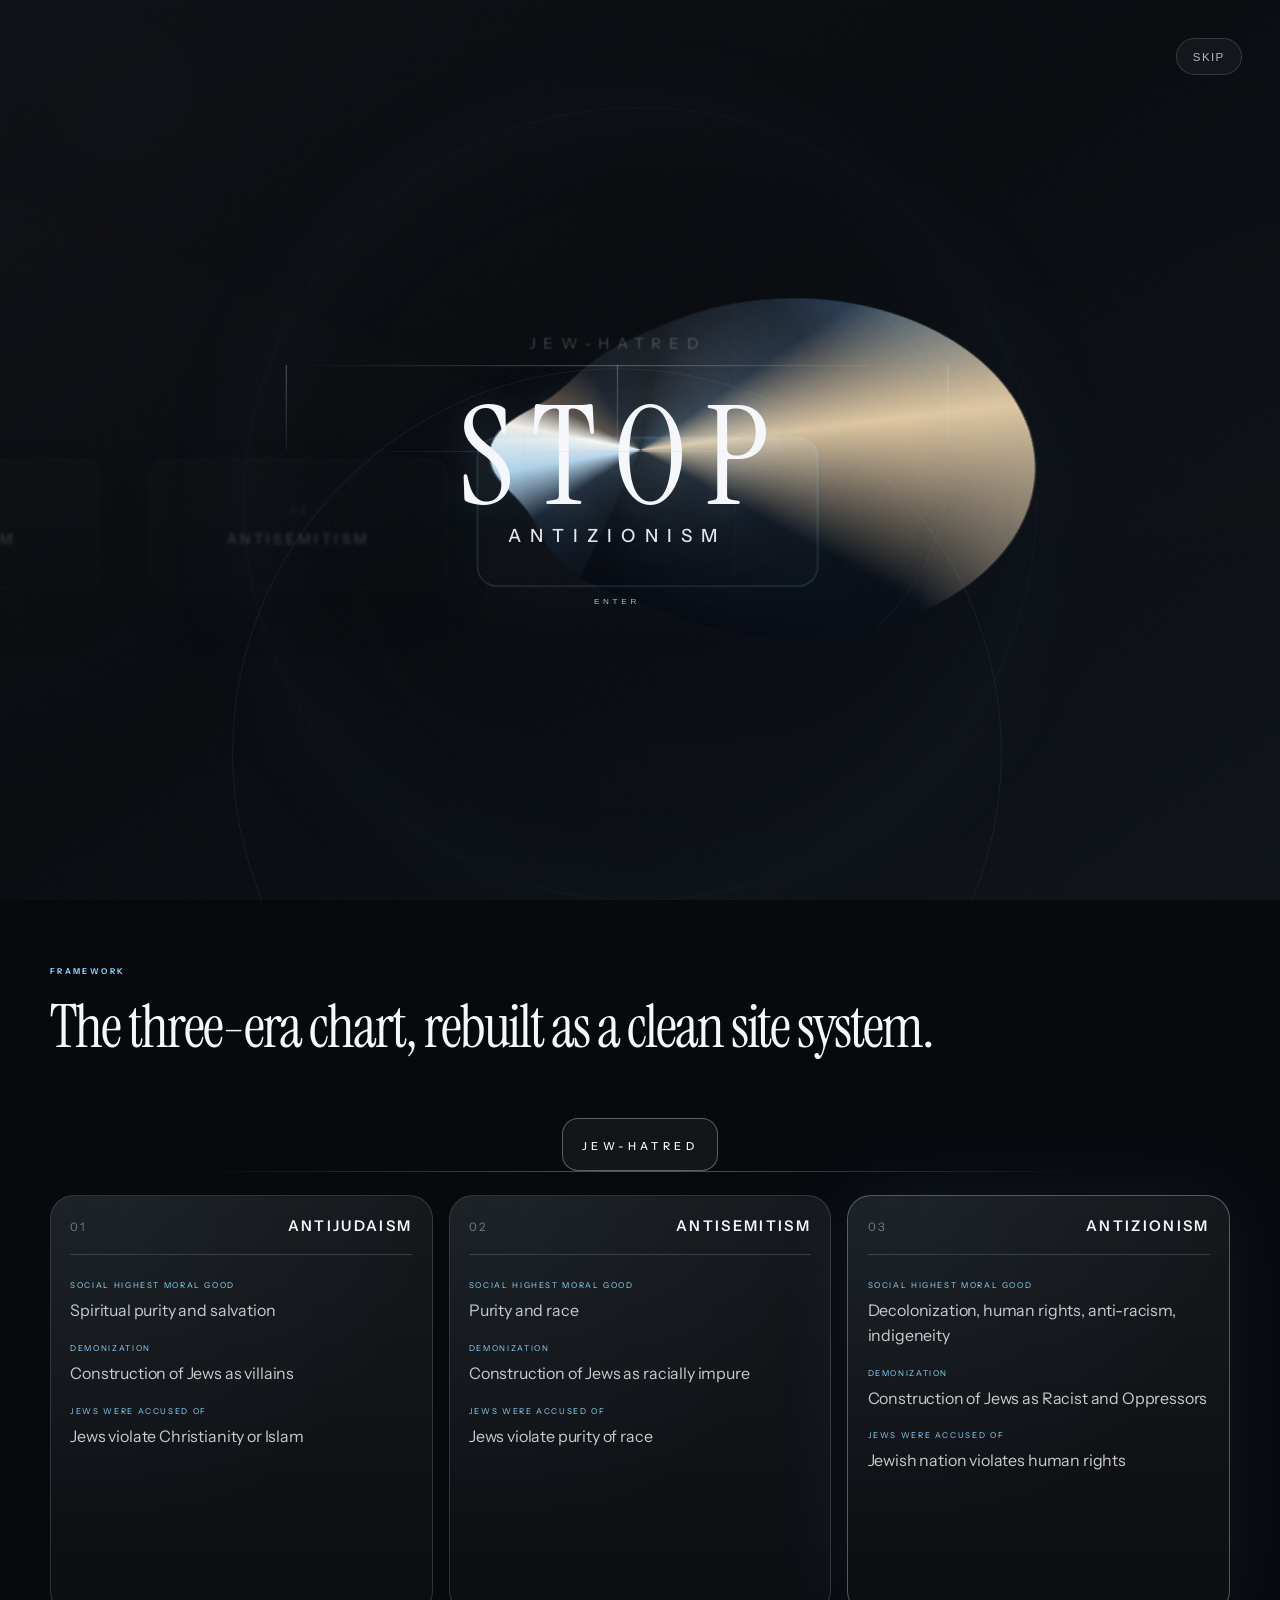
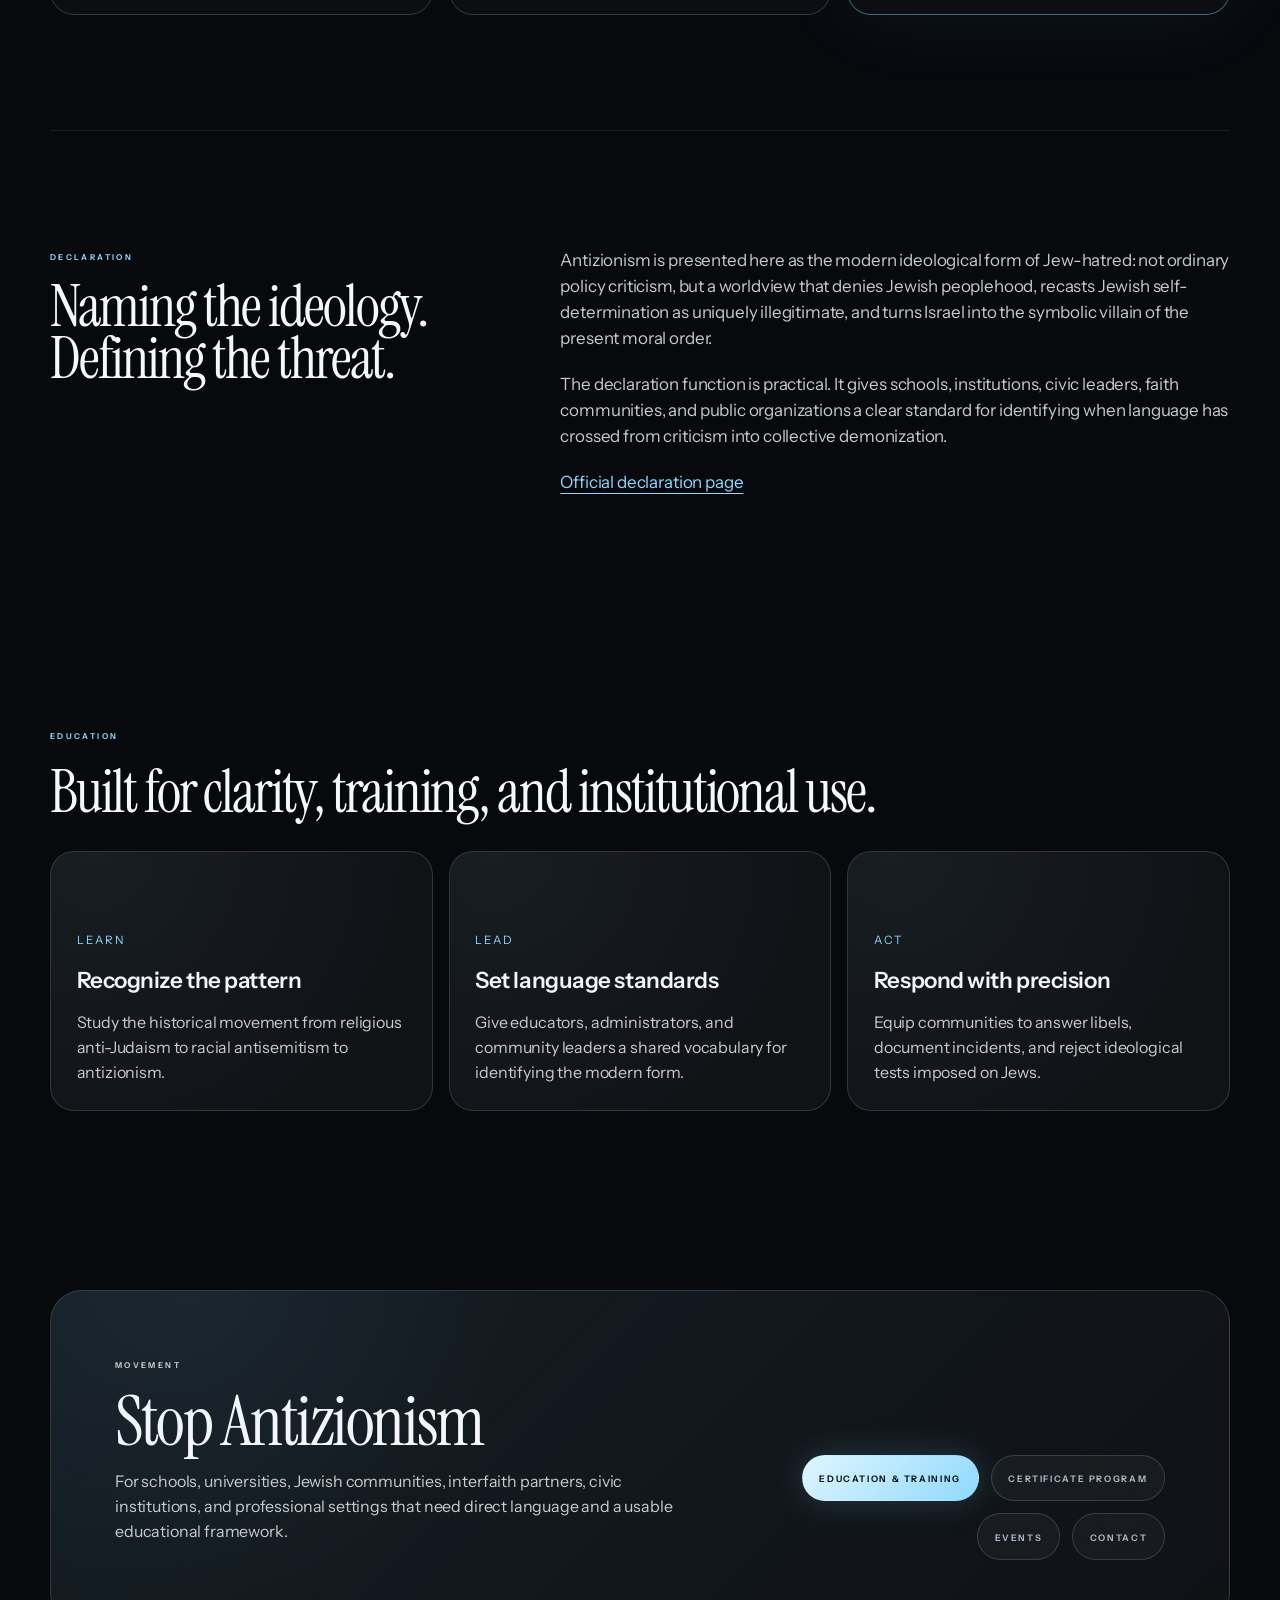
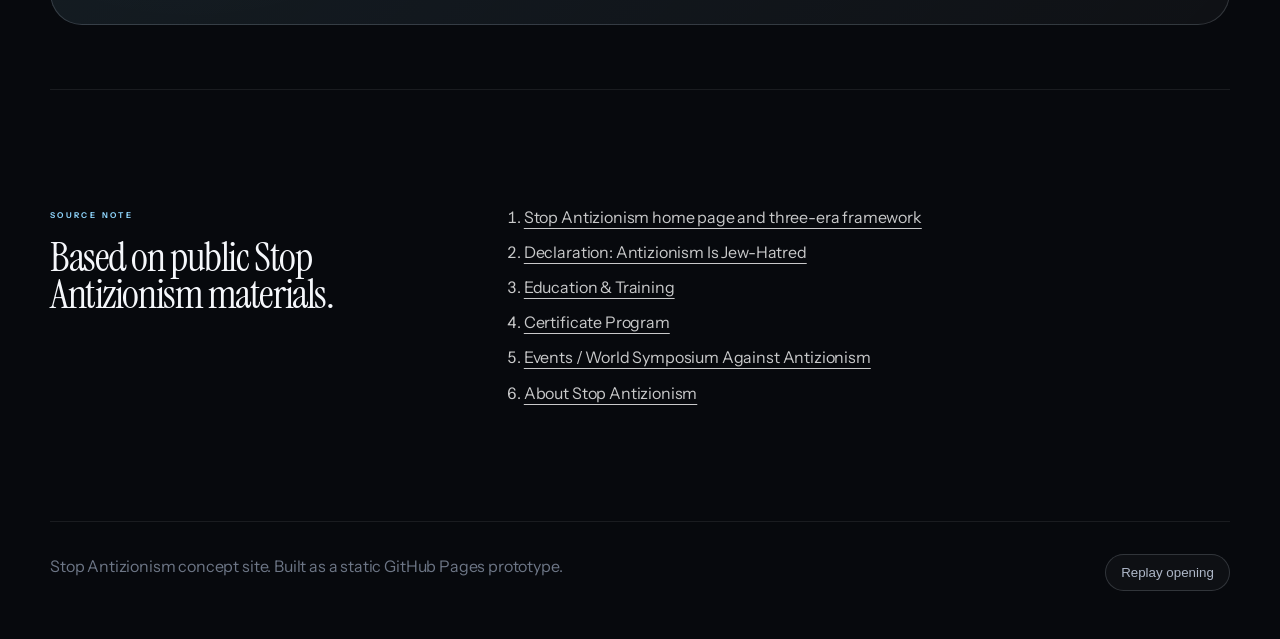
==== index.html @ f59c7a96 "Add files via upload" ====
<!doctype html>
<html lang="en">
<head>
  <meta charset="utf-8" />
  <meta name="viewport" content="width=device-width, initial-scale=1" />
  <title>Stop Antizionism | Three Eras of Jew-Hatred</title>
  <meta name="description" content="A clean, cinematic educational website built around the three-era framework of Jew-hatred: AntiJudaism, Antisemitism, and Antizionism." />
  <meta name="theme-color" content="#07090d" />
  <link rel="preconnect" href="https://fonts.googleapis.com" />
  <link rel="preconnect" href="https://fonts.gstatic.com" crossorigin />
  <link href="https://fonts.googleapis.com/css2?family=Instrument+Sans:ital,wght@0,400;0,500;0,600;0,700;1,400&family=Instrument+Serif:ital@0;1&display=swap" rel="stylesheet" />
  <link rel="stylesheet" href="style.css" />
</head>
<body>
  <a class="skip-link" href="#main">Skip opening</a>

  <div id="intro" class="intro" aria-label="Opening animation: three eras of Jew-hatred">
    <div class="liquid-underlay" aria-hidden="true"></div>
    <svg class="liquid-overlay" aria-hidden="true" viewBox="0 0 1000 1000" preserveAspectRatio="none">
      <defs>
        <linearGradient id="veilSheen" x1="0" y1="0" x2="1" y2="1">
          <stop offset="0%" stop-color="#0b0e13"/>
          <stop offset="45%" stop-color="#06080c"/>
          <stop offset="100%" stop-color="#0d1117"/>
        </linearGradient>
        <linearGradient id="edgeSheen" x1="0" y1="0" x2="1" y2="1">
          <stop offset="0%" stop-color="#0f1217"/>
          <stop offset="38%" stop-color="#0a0d12"/>
          <stop offset="64%" stop-color="#071017"/>
          <stop offset="100%" stop-color="#0d1117"/>
        </linearGradient>
        <filter id="liquidGoo" x="-30%" y="-30%" width="160%" height="160%">
          <feGaussianBlur in="SourceGraphic" stdDeviation="24" result="blur"/>
          <feColorMatrix in="blur" type="matrix" values="1 0 0 0 0  0 1 0 0 0  0 0 1 0 0  0 0 0 28 -10" result="goo"/>
        </filter>
        <mask id="liquidRevealMask" maskUnits="userSpaceOnUse">
          <rect width="1000" height="1000" fill="white"/>
          <g id="liquidBlobGroup" filter="url(#liquidGoo)" fill="black">
            <circle class="liquid-blob" id="blob0" cx="620" cy="520" r="132"/>
            <circle class="liquid-blob" id="blob1" cx="575" cy="505" r="82"/>
            <circle class="liquid-blob" id="blob2" cx="540" cy="540" r="68"/>
            <circle class="liquid-blob" id="blob3" cx="690" cy="560" r="58"/>
            <circle class="liquid-blob" id="blob4" cx="650" cy="450" r="46"/>
            <circle class="liquid-blob" id="blob5" cx="760" cy="515" r="40"/>
            <circle class="liquid-blob" id="blob6" cx="495" cy="470" r="34"/>
          </g>
        </mask>
      </defs>
      <rect width="1000" height="1000" fill="url(#edgeSheen)" mask="url(#liquidRevealMask)" opacity="0.985"/>
      <rect width="1000" height="1000" fill="url(#veilSheen)" mask="url(#liquidRevealMask)" opacity="0.76"/>
    </svg>
    <div class="grain" aria-hidden="true"></div>
    <div class="intro-field" aria-hidden="true"></div>
    <div class="intro-aperture" aria-hidden="true">
      <span class="aperture-ring ring-one"></span>
      <span class="aperture-ring ring-two"></span>
      <span class="aperture-ring ring-three"></span>
      <span class="aperture-axis axis-x"></span>
      <span class="aperture-axis axis-y"></span>
    </div>
    <div class="light-rake" aria-hidden="true"></div>

    <button id="skipIntro" class="skip-intro" type="button">Skip</button>

    <section class="tree-stage" aria-labelledby="intro-root">
      <div class="root-wrap">
        <h1 id="intro-root" class="root-label">JEW-HATRED</h1>
        <div class="root-line" aria-hidden="true"></div>
      </div>

      <div class="branch-system" aria-hidden="true">
        <div class="branch-line branch-line-horizontal"></div>
        <div class="branch-drop branch-drop-left"></div>
        <div class="branch-drop branch-drop-center"></div>
        <div class="branch-drop branch-drop-right"></div>
      </div>

      <div class="era-row" aria-label="Three eras">
        <article class="intro-card card-one" aria-label="AntiJudaism">
          <span class="card-index">01</span>
          <h2>ANTIJUDAISM</h2>
        </article>

        <article class="intro-card card-two" aria-label="Antisemitism">
          <span class="card-index">02</span>
          <h2>ANTISEMITISM</h2>
        </article>

        <article class="intro-card card-three" aria-label="Antizionism">
          <span class="card-index">03</span>
          <h2>ANTIZIONISM</h2>
        </article>
      </div>

      <button id="enterSite" class="final-entry" type="button" aria-label="Enter Stop Antizionism website">
        <span class="stop-word" aria-label="Stop">
          <span>S</span><span>T</span><span>O</span><span>P</span>
        </span>
        <span class="final-antizionism">ANTIZIONISM</span>
        <span class="enter-line">Enter</span>
      </button>
    </section>
  </div>

  <header class="site-header">
    <a class="brand" href="#main" aria-label="Stop Antizionism home">
      <span class="brand-symbol" aria-hidden="true"></span>
      <span>Stop Antizionism</span>
    </a>
    <button id="menuButton" class="menu-button" type="button" aria-expanded="false" aria-controls="siteNav">Menu</button>
    <nav id="siteNav" class="site-nav" aria-label="Site navigation">
      <a href="#framework">Framework</a>
      <a href="#declaration">Declaration</a>
      <a href="#education">Education</a>
      <a href="#action">Action</a>
      <a href="#sources">Sources</a>
    </nav>
  </header>

  <main id="main" tabindex="-1">
    <section class="hero section-shell">
      <div class="hero-copy">
        <p class="eyebrow">Three eras. One pattern.</p>
        <h2>Jew-hatred changes its language. The target remains the same.</h2>
        <p class="lede">This site presents antizionism as the third era of Jew-hatred: a contemporary ideology that recasts Jews, Zionism, and Israel through the moral vocabulary of anti-racism, decolonization, human rights, and indigeneity.</p>
        <div class="hero-actions">
          <a class="button primary" href="#framework">Study the framework</a>
          <a class="button ghost" href="#declaration">Read the declaration</a>
        </div>
      </div>
      <div class="signal-panel" aria-label="Site thesis">
        <span>Current era</span>
        <strong>ANTIZIONISM</strong>
        <p>The old pattern appears in new language: Jews are cast as the violators of the age’s highest moral claims.</p>
      </div>
    </section>

    <section id="framework" class="section-shell">
      <div class="section-heading">
        <p class="eyebrow">Framework</p>
        <h2>The three-era chart, rebuilt as a clean site system.</h2>
      </div>

      <div class="chart-root">JEW-HATRED</div>
      <div class="chart-grid" aria-label="Naya Lekht three-era framework">
        <article class="era-panel">
          <div class="era-topline"><span>01</span><h3>ANTIJUDAISM</h3></div>
          <dl>
            <div>
              <dt>Social highest moral good</dt>
              <dd>Spiritual purity and salvation</dd>
            </div>
            <div>
              <dt>Demonization</dt>
              <dd>Construction of Jews as villains</dd>
            </div>
            <div>
              <dt>Jews were accused of</dt>
              <dd>Jews violate Christianity or Islam</dd>
            </div>
          </dl>
        </article>

        <article class="era-panel">
          <div class="era-topline"><span>02</span><h3>ANTISEMITISM</h3></div>
          <dl>
            <div>
              <dt>Social highest moral good</dt>
              <dd>Purity and race</dd>
            </div>
            <div>
              <dt>Demonization</dt>
              <dd>Construction of Jews as racially impure</dd>
            </div>
            <div>
              <dt>Jews were accused of</dt>
              <dd>Jews violate purity of race</dd>
            </div>
          </dl>
        </article>

        <article class="era-panel featured">
          <div class="era-topline"><span>03</span><h3>ANTIZIONISM</h3></div>
          <dl>
            <div>
              <dt>Social highest moral good</dt>
              <dd>Decolonization, human rights, anti-racism, indigeneity</dd>
            </div>
            <div>
              <dt>Demonization</dt>
              <dd>Construction of Jews as Racist and Oppressors</dd>
            </div>
            <div>
              <dt>Jews were accused of</dt>
              <dd>Jewish nation violates human rights</dd>
            </div>
          </dl>
        </article>
      </div>
    </section>

    <section id="declaration" class="section-shell split-section">
      <div>
        <p class="eyebrow">Declaration</p>
        <h2>Naming the ideology. Defining the threat.</h2>
      </div>
      <div class="copy-stack">
        <p>Antizionism is presented here as the modern ideological form of Jew-hatred: not ordinary policy criticism, but a worldview that denies Jewish peoplehood, recasts Jewish self-determination as uniquely illegitimate, and turns Israel into the symbolic villain of the present moral order.</p>
        <p>The declaration function is practical. It gives schools, institutions, civic leaders, faith communities, and public organizations a clear standard for identifying when language has crossed from criticism into collective demonization.</p>
        <a class="text-link" href="https://www.stopaz.org/declaration">Official declaration page</a>
      </div>
    </section>

    <section id="education" class="section-shell">
      <div class="section-heading compact">
        <p class="eyebrow">Education</p>
        <h2>Built for clarity, training, and institutional use.</h2>
      </div>
      <div class="gallery-grid">
        <article class="gallery-card">
          <span>Learn</span>
          <h3>Recognize the pattern</h3>
          <p>Study the historical movement from religious anti-Judaism to racial antisemitism to antizionism.</p>
        </article>
        <article class="gallery-card">
          <span>Lead</span>
          <h3>Set language standards</h3>
          <p>Give educators, administrators, and community leaders a shared vocabulary for identifying the modern form.</p>
        </article>
        <article class="gallery-card">
          <span>Act</span>
          <h3>Respond with precision</h3>
          <p>Equip communities to answer libels, document incidents, and reject ideological tests imposed on Jews.</p>
        </article>
      </div>
    </section>

    <section id="action" class="section-shell action-panel">
      <div>
        <p class="eyebrow">Movement</p>
        <h2>Stop Antizionism</h2>
        <p>For schools, universities, Jewish communities, interfaith partners, civic institutions, and professional settings that need direct language and a usable educational framework.</p>
      </div>
      <div class="action-links">
        <a class="button primary" href="https://www.stopaz.org/educationtraining">Education & training</a>
        <a class="button ghost" href="https://www.stopaz.org/certificate-program">Certificate program</a>
        <a class="button ghost" href="https://www.stopaz.org/events">Events</a>
        <a class="button ghost" href="mailto:info@stopaz.org">Contact</a>
      </div>
    </section>

    <section id="sources" class="section-shell sources-panel">
      <div>
        <p class="eyebrow">Source note</p>
        <h2>Based on public Stop Antizionism materials.</h2>
      </div>
      <ol>
        <li><a href="https://www.stopaz.org/">Stop Antizionism home page and three-era framework</a></li>
        <li><a href="https://www.stopaz.org/declaration">Declaration: Antizionism Is Jew-Hatred</a></li>
        <li><a href="https://www.stopaz.org/educationtraining">Education & Training</a></li>
        <li><a href="https://www.stopaz.org/certificate-program">Certificate Program</a></li>
        <li><a href="https://www.stopaz.org/events">Events / World Symposium Against Antizionism</a></li>
        <li><a href="https://www.stopaz.org/about">About Stop Antizionism</a></li>
      </ol>
    </section>
  </main>

  <footer class="site-footer">
    <p>Stop Antizionism concept site. Built as a static GitHub Pages prototype.</p>
    <button id="replayIntro" type="button">Replay opening</button>
  </footer>

  <script src="app.js"></script>
</body>
</html>
---- style.css ----
:root {
  color-scheme: dark;
  --bg: #07090d;
  --bg-2: #0d1118;
  --panel: rgba(255,255,255,0.055);
  --panel-strong: rgba(255,255,255,0.09);
  --line: rgba(230,240,255,0.16);
  --line-strong: rgba(221,236,255,0.34);
  --text: #f5f7fb;
  --muted: #aeb7c8;
  --dim: #6d7686;
  --accent: #90d7ff;
  --accent-soft: rgba(144,215,255,0.18);
  --white-soft: rgba(255,255,255,0.78);
  --shadow: 0 28px 90px rgba(0,0,0,0.55);
  --max: 1180px;
  --sans: "Instrument Sans", Inter, ui-sans-serif, system-ui, -apple-system, BlinkMacSystemFont, "Segoe UI", sans-serif;
  --serif: "Instrument Serif", Georgia, "Times New Roman", serif;
  --mx: 50vw;
  --my: 50vh;
}


* { box-sizing: border-box; }
html { scroll-behavior: smooth; }
body {
  margin: 0;
  min-height: 100vh;
  background:
    radial-gradient(circle at 70% -10%, rgba(72,137,173,0.18), transparent 34rem),
    radial-gradient(circle at 10% 0%, rgba(255,255,255,0.045), transparent 22rem),
    var(--bg);
  color: var(--text);
  font-family: var(--sans);
  line-height: 1.55;
  letter-spacing: -0.01em;
}

body::before {
  content: "";
  position: fixed;
  inset: 0;
  pointer-events: none;
  background-image: linear-gradient(rgba(255,255,255,.028) 1px, transparent 1px), linear-gradient(90deg, rgba(255,255,255,.025) 1px, transparent 1px);
  background-size: 72px 72px;
  mask-image: linear-gradient(to bottom, rgba(0,0,0,0.55), transparent 75%);
}

a { color: inherit; }
button, a { -webkit-tap-highlight-color: transparent; }

.skip-link {
  position: fixed;
  left: 1rem;
  top: 1rem;
  z-index: 80;
  transform: translateY(-160%);
  padding: .7rem 1rem;
  border: 1px solid var(--line);
  background: #111722;
  color: var(--text);
  border-radius: 999px;
}
.skip-link:focus { transform: translateY(0); }

.intro {
  position: fixed;
  inset: 0;
  z-index: 60;
  display: grid;
  place-items: center;
  overflow: hidden;
  background:
    radial-gradient(circle at var(--mx) var(--my), rgba(144,215,255,0.11), transparent 16rem),
    radial-gradient(circle at 50% 48%, rgba(144,215,255,0.08), transparent 26rem),
    linear-gradient(135deg, #050608 0%, #0a0d13 48%, #06080c 100%);
  transition: opacity .9s ease, transform .9s ease, visibility .9s ease;
}
.intro.closed {
  opacity: 0;
  transform: scale(1.015);
  visibility: hidden;
  pointer-events: none;
}
.liquid-underlay {
  position: absolute;
  inset: -8%;
  z-index: 0;
  overflow: hidden;
  background:
    radial-gradient(circle at 18% 18%, rgba(250,252,255,0.78), transparent 8%),
    radial-gradient(circle at 68% 28%, rgba(134,199,255,0.34), transparent 14%),
    radial-gradient(circle at 78% 64%, rgba(231,214,193,0.26), transparent 12%),
    conic-gradient(from 205deg at 50% 50%, #0f141a 0deg, #1b2330 32deg, #b2cde0 56deg, #f6f1ea 76deg, #55483e 92deg, #121821 122deg, #0c1016 164deg, #25303d 210deg, #d8c3a4 238deg, #11161e 274deg, #0a0d13 360deg);
  filter: saturate(1.12) contrast(1.08);
  transform: translate3d(0,0,0) scale(1.08);
  animation: underlayOrbit 18s linear infinite alternate;
}
.liquid-underlay::before,
.liquid-underlay::after {
  content: "";
  position: absolute;
  inset: -10%;
}
.liquid-underlay::before {
  background:
    radial-gradient(circle at 20% 70%, rgba(255,255,255,0.26), transparent 18%),
    radial-gradient(circle at 72% 18%, rgba(136,207,255,0.22), transparent 15%),
    radial-gradient(circle at 52% 46%, rgba(255,255,255,0.18), transparent 12%);
  mix-blend-mode: screen;
  filter: blur(34px);
  opacity: .78;
  animation: underlayPulse 11s ease-in-out infinite alternate;
}
.liquid-underlay::after {
  background: repeating-linear-gradient(118deg, rgba(255,255,255,0.14) 0 1px, transparent 1px 13px);
  opacity: .08;
  mix-blend-mode: soft-light;
  transform: translateX(-4%) scale(1.08);
  animation: sheenDrift 14s linear infinite;
}
.underlay-title {
  position: absolute;
  left: 50%;
  top: 56%;
  transform: translate(-50%, -50%);
  font-family: var(--serif);
  font-size: clamp(4rem, 14vw, 12rem);
  letter-spacing: -.04em;
  color: rgba(255,255,255,0.14);
  white-space: nowrap;
  opacity: .52;
  mix-blend-mode: overlay;
  text-shadow: 0 0 48px rgba(255,255,255,0.12);
}
.liquid-overlay {
  position: absolute;
  inset: 0;
  z-index: 1;
  width: 100%;
  height: 100%;
  pointer-events: none;
}
@keyframes underlayOrbit {
  0% { transform: scale(1.08) translate3d(-1.2%, -0.6%, 0) rotate(0.001deg); }
  100% { transform: scale(1.12) translate3d(1.4%, 1.1%, 0) rotate(0.001deg); }
}
@keyframes underlayPulse {
  0% { transform: scale(1) translate3d(-1%, 0, 0); opacity: .65; }
  100% { transform: scale(1.08) translate3d(1%, -1%, 0); opacity: .9; }
}
@keyframes sheenDrift {
  0% { transform: translateX(-4%) scale(1.08); }
  100% { transform: translateX(4%) scale(1.12); }
}

.grain {
  position: absolute;
  z-index: 2;
  inset: -20%;
  opacity: .11;
  background-image: url("data:image/svg+xml,%3Csvg xmlns='http://www.w3.org/2000/svg' width='180' height='180' viewBox='0 0 180 180'%3E%3Cfilter id='n'%3E%3CfeTurbulence type='fractalNoise' baseFrequency='.75' numOctaves='4' stitchTiles='stitch'/%3E%3C/filter%3E%3Crect width='180' height='180' filter='url(%23n)' opacity='.44'/%3E%3C/svg%3E");
  animation: drift 12s steps(8) infinite;
}
.intro-field {
  position: absolute;
  z-index: 2;
  width: 62vmax;
  height: 62vmax;
  border-radius: 999px;
  border: 1px solid rgba(144,215,255,0.05);
  box-shadow: inset 0 0 140px rgba(144,215,255,0.035), 0 0 120px rgba(144,215,255,0.04);
  transform: translateY(6vh);
}
@keyframes drift { 50% { transform: translate3d(2%, -2%, 0); } }

.skip-intro {
  z-index: 4;
  position: absolute;
  right: clamp(1rem, 3vw, 2.5rem);
  top: clamp(1rem, 3vw, 2.5rem);
  z-index: 3;
  border: 1px solid var(--line);
  background: rgba(255,255,255,0.04);
  color: var(--muted);
  padding: .7rem 1rem;
  border-radius: 999px;
  letter-spacing: .12em;
  text-transform: uppercase;
  font-size: .72rem;
  cursor: pointer;
}
.skip-intro:hover { color: var(--text); border-color: var(--line-strong); }

.tree-stage {
  position: relative;
  z-index: 3;
  z-index: 2;
  width: min(1120px, calc(100vw - 34px));
  min-height: min(720px, 90vh);
  display: grid;
  align-content: center;
  justify-items: center;
  perspective: 1200px;
  transition: transform 1.6s cubic-bezier(.18,.8,.18,1);
}
.intro.ready .tree-stage { transform: translateX(-1.8vw) scale(1.01); }

.root-wrap {
  position: relative;
  display: grid;
  justify-items: center;
  margin-bottom: 82px;
}
.root-label {
  margin: 0;
  color: var(--text);
  font-family: var(--sans);
  font-weight: 500;
  font-size: clamp(1.08rem, 1.72vw, 1.62rem);
  letter-spacing: .34em;
  opacity: 0;
  filter: blur(8px);
  transform: translateY(18px);
  animation: rootIn .9s .25s cubic-bezier(.2,.8,.2,1) forwards;
}
.root-line {
  position: absolute;
  top: calc(100% + 22px);
  width: 1px;
  height: 0;
  background: linear-gradient(to bottom, rgba(255,255,255,0.0), var(--line-strong), rgba(144,215,255,0.35));
  animation: lineDown .65s 1.1s ease forwards;
}
@keyframes rootIn { to { opacity: 1; filter: blur(0); transform: translateY(0); } }
@keyframes lineDown { to { height: 60px; } }

.branch-system {
  position: absolute;
  top: calc(50% - 84px);
  left: 50%;
  width: min(820px, 75vw);
  height: 118px;
  transform: translateX(-50%);
  pointer-events: none;
  opacity: 0;
  animation: branchFade .35s 1.65s ease forwards;
}
.branch-line-horizontal {
  position: absolute;
  top: 0;
  left: 10%;
  right: 10%;
  height: 1px;
  transform-origin: 50% 50%;
  transform: scaleX(0);
  background: linear-gradient(to right, transparent, var(--line-strong), transparent);
  animation: branchSpread .75s 1.75s cubic-bezier(.2,.8,.2,1) forwards;
}
.branch-drop {
  position: absolute;
  top: 0;
  width: 1px;
  height: 0;
  background: linear-gradient(to bottom, var(--line-strong), rgba(144,215,255,0.1));
  animation: dropLine .58s 2.05s ease forwards;
}
.branch-drop-left { left: 10%; }
.branch-drop-center { left: 50%; }
.branch-drop-right { right: 10%; }
@keyframes branchFade { to { opacity: 1; } }
@keyframes branchSpread { to { transform: scaleX(1); } }
@keyframes dropLine { to { height: 84px; } }

.era-row {
  width: min(940px, 88vw);
  display: grid;
  grid-template-columns: repeat(3, minmax(0, 1fr));
  gap: clamp(.8rem, 2vw, 1.15rem);
  transition: transform 1.3s cubic-bezier(.18,.8,.18,1), opacity .8s ease;
}
.intro-card {
  min-height: 132px;
  border: 1px solid var(--line);
  border-radius: 18px;
  background: linear-gradient(180deg, rgba(255,255,255,0.065), rgba(255,255,255,0.028));
  box-shadow: inset 0 1px 0 rgba(255,255,255,0.08), 0 24px 70px rgba(0,0,0,.25);
  display: grid;
  align-content: center;
  justify-items: center;
  padding: 1.4rem 1rem;
  opacity: 0;
  filter: blur(12px);
  transform: translateY(28px) scale(.96);
}
.intro-card h2 {
  margin: 0;
  font-family: var(--sans);
  font-size: clamp(.82rem, 1.12vw, 1.05rem);
  letter-spacing: .24em;
  font-weight: 500;
}
.card-index {
  color: var(--dim);
  font-size: .72rem;
  letter-spacing: .18em;
  margin-bottom: .85rem;
}
.card-one { animation: cardIn .8s 2.55s cubic-bezier(.2,.8,.2,1) forwards; }
.card-two { animation: cardIn .8s 3.12s cubic-bezier(.2,.8,.2,1) forwards; }
.card-three { animation: cardIn .8s 3.72s cubic-bezier(.2,.8,.2,1) forwards, cardFocus 1.2s 5.15s cubic-bezier(.18,.8,.18,1) forwards; }
@keyframes cardIn { to { opacity: 1; filter: blur(0); transform: translateY(0) scale(1); } }
@keyframes cardFocus {
  to {
    border-color: rgba(144,215,255,.52);
    background: linear-gradient(180deg, rgba(144,215,255,0.13), rgba(255,255,255,0.045));
    box-shadow: inset 0 1px 0 rgba(255,255,255,0.13), 0 0 74px rgba(144,215,255,0.16), 0 34px 110px rgba(0,0,0,.48);
  }
}
.intro.ready .card-one,
.intro.ready .card-two {
  opacity: .18 !important;
  transform: translateY(14px) scale(.91) !important;
  filter: blur(1.5px) !important;
  transition: all 1.1s ease;
}
.intro.ready .card-three {
  opacity: .42 !important;
  transform: translateY(3px) scale(1.04) !important;
  transition: all 1.1s ease;
}

.intro.ready .card-three h2,
.intro.ready .card-three .card-index {
  opacity: 0;
  transition: opacity .7s ease;
}

.intro.ready .branch-system,
.intro.ready .root-wrap { opacity: .19; transition: opacity 1.1s ease, filter 1.1s ease; filter: blur(.5px); }
.intro.ready .era-row { transform: translateX(-33.5%) scale(1.08); }

.final-entry {
  position: absolute;
  left: 50%;
  top: calc(50% + 54px);
  transform: translate(-50%, -50%) scale(.96);
  width: min(560px, 88vw);
  min-height: 270px;
  display: grid;
  justify-items: center;
  align-content: center;
  gap: .5rem;
  border: 0;
  background: transparent;
  color: var(--text);
  cursor: pointer;
  opacity: 0;
  pointer-events: none;
  transition: opacity .75s ease, transform .85s cubic-bezier(.18,.8,.18,1);
}
.intro.ready .final-entry {
  opacity: 1;
  pointer-events: auto;
  transform: translate(-50%, -50%) scale(1);
}
.stop-word {
  display: flex;
  gap: clamp(.35rem, 1vw, .7rem);
  font-family: var(--serif);
  font-size: clamp(4.2rem, 10.7vw, 9.4rem);
  line-height: .76;
  font-weight: 400;
  letter-spacing: .045em;
  text-shadow: 0 0 34px rgba(144,215,255,.18);
}
.stop-word span {
  display: inline-block;
  opacity: 0;
  filter: blur(12px);
  transform: translateY(28px);
}
.intro.ready .stop-word span:nth-child(1) { animation: letterLock .54s .12s cubic-bezier(.18,.8,.18,1) forwards; }
.intro.ready .stop-word span:nth-child(2) { animation: letterLock .54s .26s cubic-bezier(.18,.8,.18,1) forwards; }
.intro.ready .stop-word span:nth-child(3) { animation: letterLock .54s .40s cubic-bezier(.18,.8,.18,1) forwards; }
.intro.ready .stop-word span:nth-child(4) { animation: letterLock .54s .54s cubic-bezier(.18,.8,.18,1) forwards; }
@keyframes letterLock { to { opacity: 1; filter: blur(0); transform: translateY(0); } }
.final-antizionism {
  font-family: var(--sans);
  font-size: clamp(1rem, 2.05vw, 1.84rem);
  letter-spacing: .34em;
  font-weight: 500;
  color: rgba(245,247,251,.92);
}
.enter-line {
  margin-top: 2.2rem;
  color: var(--muted);
  font-size: .72rem;
  letter-spacing: .32em;
  text-transform: uppercase;
  opacity: 0;
  transform: translateY(12px);
}
.intro.ready .enter-line { animation: rootIn .6s .96s ease forwards; }
.final-entry:hover .enter-line,
.final-entry:focus-visible .enter-line { color: var(--text); }
.final-entry:focus-visible { outline: 1px solid rgba(144,215,255,.55); outline-offset: 12px; border-radius: 28px; }

.site-header {
  position: sticky;
  top: 0;
  z-index: 20;
  display: flex;
  justify-content: space-between;
  align-items: center;
  gap: 1rem;
  padding: 1rem clamp(1rem, 4vw, 2.5rem);
  border-bottom: 1px solid rgba(255,255,255,0.08);
  background: rgba(7,9,13,.74);
  backdrop-filter: blur(18px);
}
.brand {
  display: inline-flex;
  align-items: center;
  gap: .72rem;
  text-decoration: none;
  font-weight: 650;
  letter-spacing: .04em;
  text-transform: uppercase;
  font-size: .82rem;
}
.brand-symbol {
  width: .72rem;
  height: .72rem;
  border-radius: 999px;
  background: var(--accent);
  box-shadow: 0 0 22px rgba(144,215,255,.7);
}
.site-nav { display: flex; align-items: center; gap: clamp(.9rem, 2vw, 1.7rem); }
.site-nav a {
  text-decoration: none;
  color: var(--muted);
  font-size: .78rem;
  letter-spacing: .14em;
  text-transform: uppercase;
}
.site-nav a:hover { color: var(--text); }
.menu-button { display: none; }

.section-shell {
  width: min(var(--max), calc(100vw - 34px));
  margin: 0 auto;
  padding: clamp(5rem, 9vw, 9rem) 0;
}
.hero {
  min-height: 88vh;
  display: grid;
  grid-template-columns: minmax(0, 1.2fr) minmax(280px, .8fr);
  align-items: center;
  gap: clamp(2rem, 6vw, 5rem);
}
.eyebrow {
  margin: 0 0 1rem;
  color: var(--accent);
  text-transform: uppercase;
  letter-spacing: .2em;
  font-size: .74rem;
  font-weight: 650;
}
h2 {
  margin: 0;
  font-family: var(--serif);
  font-size: clamp(2.55rem, 6.3vw, 6.35rem);
  line-height: .9;
  letter-spacing: -.035em;
  font-weight: 400;
}
.lede {
  max-width: 730px;
  color: var(--white-soft);
  font-size: clamp(1.02rem, 1.45vw, 1.25rem);
  margin: 1.6rem 0 0;
}
.hero-actions, .action-links { display: flex; flex-wrap: wrap; gap: .75rem; margin-top: 2rem; }
.button {
  display: inline-flex;
  justify-content: center;
  align-items: center;
  min-height: 46px;
  padding: .78rem 1.05rem;
  border-radius: 999px;
  text-decoration: none;
  border: 1px solid var(--line);
  color: var(--text);
  font-size: .78rem;
  letter-spacing: .13em;
  text-transform: uppercase;
  font-weight: 650;
}
.button.primary {
  color: #061019;
  background: linear-gradient(135deg, #dff5ff, #8fd9ff);
  border-color: transparent;
  box-shadow: 0 0 34px rgba(144,215,255,.18);
}
.button.ghost { background: rgba(255,255,255,.035); color: var(--muted); }
.button:hover { transform: translateY(-1px); }
.signal-panel {
  border: 1px solid var(--line);
  background: linear-gradient(180deg, rgba(255,255,255,.075), rgba(255,255,255,.03));
  border-radius: 28px;
  padding: clamp(1.4rem, 3vw, 2rem);
  min-height: 330px;
  display: grid;
  align-content: end;
  box-shadow: var(--shadow), inset 0 1px 0 rgba(255,255,255,.08);
}
.signal-panel span { color: var(--muted); text-transform: uppercase; letter-spacing: .22em; font-size: .72rem; }
.signal-panel strong { display: block; font-family: var(--serif); font-weight: 400; font-size: clamp(2rem, 3.6vw, 3.3rem); letter-spacing: .02em; margin: .8rem 0; }
.signal-panel p { color: var(--white-soft); margin: 0; }

.section-heading { display: grid; gap: .4rem; max-width: 980px; margin-bottom: clamp(2.4rem, 5vw, 4rem); }
.section-heading h2 { font-size: clamp(2rem, 4.6vw, 4.5rem); max-width: 940px; }
.section-heading.compact { margin-bottom: 2rem; }
.chart-root {
  width: fit-content;
  margin: 0 auto 1.5rem;
  padding: .82rem 1.15rem;
  border: 1px solid var(--line-strong);
  border-radius: 16px;
  letter-spacing: .28em;
  font-weight: 500;
  background: rgba(255,255,255,.05);
}
.chart-grid {
  position: relative;
  display: grid;
  grid-template-columns: repeat(3, minmax(0, 1fr));
  gap: 1rem;
}
.chart-grid::before {
  content: "";
  position: absolute;
  left: 12%;
  right: 12%;
  top: -1.5rem;
  height: 1px;
  background: linear-gradient(to right, transparent, var(--line-strong), transparent);
}
.era-panel {
  position: relative;
  border: 1px solid var(--line);
  border-radius: 24px;
  background: linear-gradient(180deg, rgba(255,255,255,.062), rgba(255,255,255,.025));
  padding: 1.2rem;
  min-height: 420px;
}
.era-panel::before {
  content: "";
  position: absolute;
  top: -1.5rem;
  left: 50%;
  width: 1px;
  height: 1.5rem;
  background: var(--line-strong);
}
.era-panel.featured { border-color: rgba(144,215,255,.4); box-shadow: 0 0 80px rgba(144,215,255,.08); }
.era-topline { display: flex; justify-content: space-between; gap: 1rem; align-items: baseline; border-bottom: 1px solid var(--line); padding-bottom: 1rem; }
.era-topline span { color: var(--dim); letter-spacing: .18em; font-size: .73rem; }
h3 { margin: 0; letter-spacing: .16em; font-size: .92rem; font-weight: 600; }
dl { margin: 1.3rem 0 0; display: grid; gap: 1rem; }
dt { color: var(--accent); text-transform: uppercase; letter-spacing: .15em; font-size: .68rem; margin-bottom: .32rem; }
dd { margin: 0; color: var(--white-soft); font-size: 1rem; }

.split-section {
  display: grid;
  grid-template-columns: minmax(260px, .8fr) minmax(0, 1.2fr);
  gap: clamp(2rem, 5vw, 5rem);
  border-top: 1px solid rgba(255,255,255,.08);
}
.split-section h2 { font-size: clamp(2rem, 4.5vw, 4.3rem); }
.copy-stack { display: grid; gap: 1.2rem; color: var(--white-soft); font-size: 1.06rem; }
.copy-stack p { margin: 0; }
.text-link { color: var(--accent); text-underline-offset: 5px; }
.gallery-grid {
  display: grid;
  grid-template-columns: repeat(3, minmax(0, 1fr));
  gap: 1rem;
}
.gallery-card {
  border: 1px solid var(--line);
  background: rgba(255,255,255,.04);
  border-radius: 24px;
  padding: clamp(1.2rem, 2vw, 1.6rem);
  min-height: 260px;
  display: grid;
  align-content: end;
}
.gallery-card span { color: var(--accent); letter-spacing: .18em; text-transform: uppercase; font-size: .72rem; }
.gallery-card h3 { margin: .8rem 0; letter-spacing: -.02em; font-size: 1.4rem; }
.gallery-card p { margin: 0; color: var(--white-soft); }
.action-panel {
  display: grid;
  grid-template-columns: minmax(0, 1fr) auto;
  align-items: end;
  gap: 2rem;
  border: 1px solid var(--line);
  border-radius: 32px;
  padding: clamp(2rem, 5vw, 4rem);
  margin-top: 4rem;
  margin-bottom: 4rem;
  background: linear-gradient(135deg, rgba(144,215,255,.10), rgba(255,255,255,.035));
}
.action-panel h2 { font-size: clamp(2.4rem, 5.5vw, 5.8rem); }
.action-panel p { color: var(--white-soft); max-width: 720px; }
.action-links { max-width: 440px; justify-content: flex-end; }
.sources-panel {
  border-top: 1px solid rgba(255,255,255,.08);
  display: grid;
  grid-template-columns: minmax(240px, .7fr) minmax(0, 1.3fr);
  gap: 2rem;
}
.sources-panel h2 { font-size: clamp(1.8rem, 3.2vw, 3rem); }
.sources-panel ol { margin: 0; color: var(--white-soft); display: grid; gap: .65rem; }
.sources-panel a { color: var(--white-soft); text-underline-offset: 5px; }

.site-footer {
  width: min(var(--max), calc(100vw - 34px));
  margin: 0 auto;
  padding: 2rem 0 3rem;
  display: flex;
  justify-content: space-between;
  gap: 1rem;
  color: var(--dim);
  border-top: 1px solid rgba(255,255,255,.08);
}
.site-footer p { margin: 0; }
.site-footer button {
  border: 1px solid var(--line);
  background: rgba(255,255,255,.03);
  color: var(--muted);
  border-radius: 999px;
  padding: .65rem .95rem;
  cursor: pointer;
}


/* Award-level homepage atmosphere: restrained, geometric, and non-gimmicky. */
.intro::before {
  content: "";
  position: absolute;
  inset: 0;
  pointer-events: none;
  background:
    linear-gradient(rgba(144,215,255,.032) 1px, transparent 1px),
    linear-gradient(90deg, rgba(144,215,255,.028) 1px, transparent 1px);
  background-size: 96px 96px;
  mask-image: radial-gradient(circle at 50% 52%, rgba(0,0,0,.62), transparent 68%);
  opacity: .72;
}
.intro::after {
  content: "";
  position: absolute;
  inset: -18%;
  pointer-events: none;
  background: conic-gradient(from 210deg at 50% 50%, transparent 0deg, rgba(144,215,255,.08) 28deg, transparent 62deg, transparent 170deg, rgba(255,255,255,.045) 214deg, transparent 250deg, transparent 360deg);
  filter: blur(18px);
  opacity: .56;
  animation: apertureSweep 18s linear infinite;
}
@keyframes apertureSweep { to { transform: rotate(360deg); } }
.intro-aperture {
  position: absolute;
  left: 50%;
  top: 52%;
  width: min(72vw, 860px);
  aspect-ratio: 1;
  transform: translate(-50%, -50%);
  pointer-events: none;
  opacity: .54;
  transition: opacity 1.1s ease, transform 1.4s cubic-bezier(.18,.8,.18,1);
}
.intro.ready .intro-aperture {
  opacity: .78;
  transform: translate(-39%, -50%) scale(1.08);
}
.aperture-ring {
  position: absolute;
  inset: 0;
  border-radius: 999px;
  border: 1px solid rgba(144,215,255,.115);
  box-shadow: inset 0 0 60px rgba(144,215,255,.025);
}
.ring-two { inset: 13%; border-color: rgba(255,255,255,.07); }
.ring-three { inset: 27%; border-color: rgba(144,215,255,.085); }
.aperture-axis {
  position: absolute;
  background: linear-gradient(to right, transparent, rgba(144,215,255,.16), transparent);
  opacity: .4;
}
.axis-x { left: 6%; right: 6%; top: 50%; height: 1px; }
.axis-y { top: 6%; bottom: 6%; left: 50%; width: 1px; background: linear-gradient(to bottom, transparent, rgba(144,215,255,.16), transparent); }
.light-rake {
  position: absolute;
  inset: -20%;
  pointer-events: none;
  opacity: 0;
  background: linear-gradient(112deg, transparent 35%, rgba(255,255,255,.11) 49%, rgba(144,215,255,.13) 50%, transparent 64%);
  transform: translateX(-26%) rotate(0.01deg);
  animation: rakePass 5.6s 4.95s cubic-bezier(.18,.8,.18,1) forwards;
}
@keyframes rakePass {
  0% { opacity: 0; transform: translateX(-34%); }
  18% { opacity: .38; }
  62% { opacity: .20; }
  100% { opacity: 0; transform: translateX(34%); }
}
.final-entry::before {
  content: "";
  position: absolute;
  width: min(76vw, 760px);
  height: min(76vw, 760px);
  border-radius: 999px;
  border: 1px solid rgba(144,215,255,.10);
  transform: scale(.88);
  opacity: 0;
  pointer-events: none;
}
.intro.ready .final-entry::before {
  animation: titleHalo 1.25s .55s cubic-bezier(.18,.8,.18,1) forwards;
}
@keyframes titleHalo {
  to { opacity: .78; transform: scale(1); }
}
.stop-word::after {
  content: "";
  position: absolute;
  left: 50%;
  top: 45%;
  width: min(58vw, 520px);
  height: 1px;
  transform: translateX(-50%) scaleX(0);
  transform-origin: center;
  background: linear-gradient(to right, transparent, rgba(144,215,255,.44), transparent);
}
.intro.ready .stop-word::after { animation: titleScan .9s .74s cubic-bezier(.18,.8,.18,1) forwards; }
@keyframes titleScan { to { transform: translateX(-50%) scaleX(1); opacity: .7; } }
.stop-word { position: relative; }
.brand, .site-nav a, .button, .eyebrow, dt, .chart-root, .enter-line, .root-label, .final-antizionism { font-variant-caps: all-small-caps; }
.gallery-card, .era-panel, .signal-panel, .action-panel {
  position: relative;
  overflow: hidden;
}
.gallery-card::after, .era-panel::after, .signal-panel::after, .action-panel::after {
  content: "";
  position: absolute;
  inset: 0;
  pointer-events: none;
  background: radial-gradient(circle at 12% 0%, rgba(144,215,255,.10), transparent 21rem);
  opacity: .56;
}

@media (max-width: 860px) {
  .era-row, .chart-grid, .gallery-grid, .hero, .split-section, .action-panel, .sources-panel { grid-template-columns: 1fr; }
  .branch-system { display: none; }
  .root-wrap { margin-bottom: 1.2rem; }
  .intro-card { min-height: 92px; }
  .tree-stage { min-height: 84vh; }
  .final-entry { top: 55%; transform: translate(-50%, -50%) scale(.96); }
  .intro.ready .final-entry { transform: translate(-50%, -50%) scale(1); }
  .intro.ready .card-one, .intro.ready .card-two { display: none; }
  .site-nav {
    position: fixed;
    right: 1rem;
    top: 4.5rem;
    flex-direction: column;
    align-items: flex-start;
    background: rgba(7,9,13,.94);
    border: 1px solid var(--line);
    border-radius: 20px;
    padding: 1rem;
    opacity: 0;
    transform: translateY(-10px);
    pointer-events: none;
  }
  .site-nav.open { opacity: 1; transform: translateY(0); pointer-events: auto; }
  .menu-button {
    display: inline-flex;
    border: 1px solid var(--line);
    background: rgba(255,255,255,.04);
    color: var(--text);
    border-radius: 999px;
    padding: .6rem .9rem;
  }
  h2 { letter-spacing: -.05em; }
  .action-links { justify-content: flex-start; }
  .site-footer { flex-direction: column; }
}

@media (prefers-reduced-motion: reduce) {
  *, *::before, *::after { animation-duration: .01ms !important; animation-iteration-count: 1 !important; scroll-behavior: auto !important; transition-duration: .01ms !important; }
  .intro { display: none; }
}


.intro::after {
  content: "";
  position: absolute;
  inset: 0;
  background: radial-gradient(circle at var(--mx) var(--my), rgba(255,255,255,0.05), transparent 10rem);
  pointer-events: none;
  z-index: 2;
}

@media (prefers-reduced-motion: reduce) {
  .liquid-underlay, .liquid-underlay::before, .liquid-underlay::after, .grain, .tree-stage, .root-label, .root-line, .branch-system, .branch-line-horizontal, .branch-drop, .intro-card, .card-three, .stop-word span, .enter-line {
    animation: none !important;
    transition: none !important;
  }
  .liquid-overlay { display: none; }
}
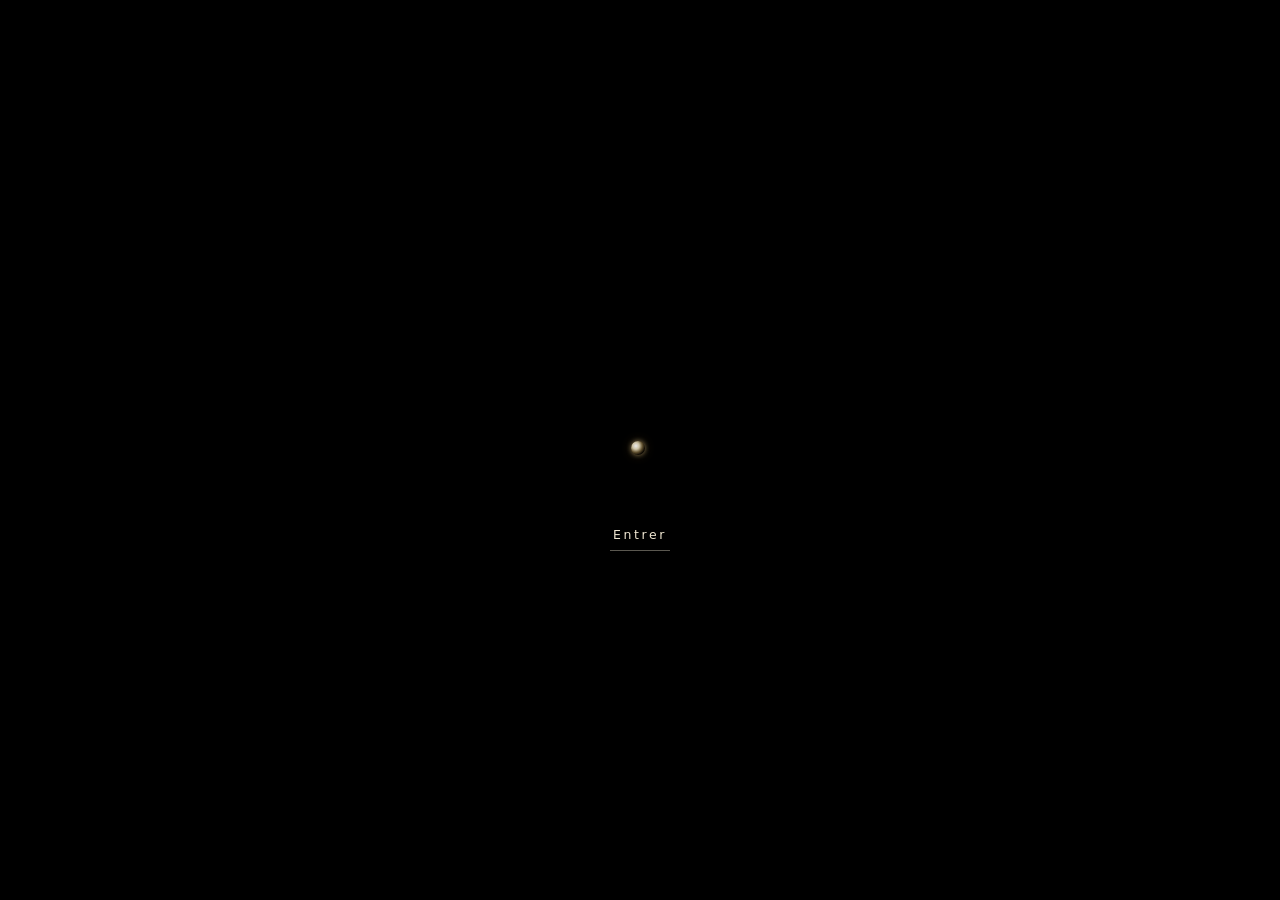
==== commit da1b9a55: "Add files via upload" ====
--- a/index.html
+++ b/index.html
@@ -1,275 +1 @@
-<!doctype html>
-<html lang="en">
-<head>
-  <meta charset="utf-8" />
-  <meta name="viewport" content="width=device-width, initial-scale=1" />
-  <title>Stop Antizionism | Three Eras of Jew-Hatred</title>
-  <meta name="description" content="A clean, cinematic educational website built around the three-era framework of Jew-hatred: AntiJudaism, Antisemitism, and Antizionism." />
-  <meta name="theme-color" content="#07090d" />
-  <link rel="preconnect" href="https://fonts.googleapis.com" />
-  <link rel="preconnect" href="https://fonts.gstatic.com" crossorigin />
-  <link href="https://fonts.googleapis.com/css2?family=Instrument+Sans:ital,wght@0,400;0,500;0,600;0,700;1,400&family=Instrument+Serif:ital@0;1&display=swap" rel="stylesheet" />
-  <link rel="stylesheet" href="style.css" />
-</head>
-<body>
-  <a class="skip-link" href="#main">Skip opening</a>
-
-  <div id="intro" class="intro" aria-label="Opening animation: three eras of Jew-hatred">
-    <div class="liquid-underlay" aria-hidden="true"></div>
-    <svg class="liquid-overlay" aria-hidden="true" viewBox="0 0 1000 1000" preserveAspectRatio="none">
-      <defs>
-        <linearGradient id="veilSheen" x1="0" y1="0" x2="1" y2="1">
-          <stop offset="0%" stop-color="#0b0e13"/>
-          <stop offset="45%" stop-color="#06080c"/>
-          <stop offset="100%" stop-color="#0d1117"/>
-        </linearGradient>
-        <linearGradient id="edgeSheen" x1="0" y1="0" x2="1" y2="1">
-          <stop offset="0%" stop-color="#0f1217"/>
-          <stop offset="38%" stop-color="#0a0d12"/>
-          <stop offset="64%" stop-color="#071017"/>
-          <stop offset="100%" stop-color="#0d1117"/>
-        </linearGradient>
-        <filter id="liquidGoo" x="-30%" y="-30%" width="160%" height="160%">
-          <feGaussianBlur in="SourceGraphic" stdDeviation="24" result="blur"/>
-          <feColorMatrix in="blur" type="matrix" values="1 0 0 0 0  0 1 0 0 0  0 0 1 0 0  0 0 0 28 -10" result="goo"/>
-        </filter>
-        <mask id="liquidRevealMask" maskUnits="userSpaceOnUse">
-          <rect width="1000" height="1000" fill="white"/>
-          <g id="liquidBlobGroup" filter="url(#liquidGoo)" fill="black">
-            <circle class="liquid-blob" id="blob0" cx="620" cy="520" r="132"/>
-            <circle class="liquid-blob" id="blob1" cx="575" cy="505" r="82"/>
-            <circle class="liquid-blob" id="blob2" cx="540" cy="540" r="68"/>
-            <circle class="liquid-blob" id="blob3" cx="690" cy="560" r="58"/>
-            <circle class="liquid-blob" id="blob4" cx="650" cy="450" r="46"/>
-            <circle class="liquid-blob" id="blob5" cx="760" cy="515" r="40"/>
-            <circle class="liquid-blob" id="blob6" cx="495" cy="470" r="34"/>
-          </g>
-        </mask>
-      </defs>
-      <rect width="1000" height="1000" fill="url(#edgeSheen)" mask="url(#liquidRevealMask)" opacity="0.985"/>
-      <rect width="1000" height="1000" fill="url(#veilSheen)" mask="url(#liquidRevealMask)" opacity="0.76"/>
-    </svg>
-    <div class="grain" aria-hidden="true"></div>
-    <div class="intro-field" aria-hidden="true"></div>
-    <div class="intro-aperture" aria-hidden="true">
-      <span class="aperture-ring ring-one"></span>
-      <span class="aperture-ring ring-two"></span>
-      <span class="aperture-ring ring-three"></span>
-      <span class="aperture-axis axis-x"></span>
-      <span class="aperture-axis axis-y"></span>
-    </div>
-    <div class="light-rake" aria-hidden="true"></div>
-
-    <button id="skipIntro" class="skip-intro" type="button">Skip</button>
-
-    <section class="tree-stage" aria-labelledby="intro-root">
-      <div class="root-wrap">
-        <h1 id="intro-root" class="root-label">JEW-HATRED</h1>
-        <div class="root-line" aria-hidden="true"></div>
-      </div>
-
-      <div class="branch-system" aria-hidden="true">
-        <div class="branch-line branch-line-horizontal"></div>
-        <div class="branch-drop branch-drop-left"></div>
-        <div class="branch-drop branch-drop-center"></div>
-        <div class="branch-drop branch-drop-right"></div>
-      </div>
-
-      <div class="era-row" aria-label="Three eras">
-        <article class="intro-card card-one" aria-label="AntiJudaism">
-          <span class="card-index">01</span>
-          <h2>ANTIJUDAISM</h2>
-        </article>
-
-        <article class="intro-card card-two" aria-label="Antisemitism">
-          <span class="card-index">02</span>
-          <h2>ANTISEMITISM</h2>
-        </article>
-
-        <article class="intro-card card-three" aria-label="Antizionism">
-          <span class="card-index">03</span>
-          <h2>ANTIZIONISM</h2>
-        </article>
-      </div>
-
-      <button id="enterSite" class="final-entry" type="button" aria-label="Enter Stop Antizionism website">
-        <span class="stop-word" aria-label="Stop">
-          <span>S</span><span>T</span><span>O</span><span>P</span>
-        </span>
-        <span class="final-antizionism">ANTIZIONISM</span>
-        <span class="enter-line">Enter</span>
-      </button>
-    </section>
-  </div>
-
-  <header class="site-header">
-    <a class="brand" href="#main" aria-label="Stop Antizionism home">
-      <span class="brand-symbol" aria-hidden="true"></span>
-      <span>Stop Antizionism</span>
-    </a>
-    <button id="menuButton" class="menu-button" type="button" aria-expanded="false" aria-controls="siteNav">Menu</button>
-    <nav id="siteNav" class="site-nav" aria-label="Site navigation">
-      <a href="#framework">Framework</a>
-      <a href="#declaration">Declaration</a>
-      <a href="#education">Education</a>
-      <a href="#action">Action</a>
-      <a href="#sources">Sources</a>
-    </nav>
-  </header>
-
-  <main id="main" tabindex="-1">
-    <section class="hero section-shell">
-      <div class="hero-copy">
-        <p class="eyebrow">Three eras. One pattern.</p>
-        <h2>Jew-hatred changes its language. The target remains the same.</h2>
-        <p class="lede">This site presents antizionism as the third era of Jew-hatred: a contemporary ideology that recasts Jews, Zionism, and Israel through the moral vocabulary of anti-racism, decolonization, human rights, and indigeneity.</p>
-        <div class="hero-actions">
-          <a class="button primary" href="#framework">Study the framework</a>
-          <a class="button ghost" href="#declaration">Read the declaration</a>
-        </div>
-      </div>
-      <div class="signal-panel" aria-label="Site thesis">
-        <span>Current era</span>
-        <strong>ANTIZIONISM</strong>
-        <p>The old pattern appears in new language: Jews are cast as the violators of the age’s highest moral claims.</p>
-      </div>
-    </section>
-
-    <section id="framework" class="section-shell">
-      <div class="section-heading">
-        <p class="eyebrow">Framework</p>
-        <h2>The three-era chart, rebuilt as a clean site system.</h2>
-      </div>
-
-      <div class="chart-root">JEW-HATRED</div>
-      <div class="chart-grid" aria-label="Naya Lekht three-era framework">
-        <article class="era-panel">
-          <div class="era-topline"><span>01</span><h3>ANTIJUDAISM</h3></div>
-          <dl>
-            <div>
-              <dt>Social highest moral good</dt>
-              <dd>Spiritual purity and salvation</dd>
-            </div>
-            <div>
-              <dt>Demonization</dt>
-              <dd>Construction of Jews as villains</dd>
-            </div>
-            <div>
-              <dt>Jews were accused of</dt>
-              <dd>Jews violate Christianity or Islam</dd>
-            </div>
-          </dl>
-        </article>
-
-        <article class="era-panel">
-          <div class="era-topline"><span>02</span><h3>ANTISEMITISM</h3></div>
-          <dl>
-            <div>
-              <dt>Social highest moral good</dt>
-              <dd>Purity and race</dd>
-            </div>
-            <div>
-              <dt>Demonization</dt>
-              <dd>Construction of Jews as racially impure</dd>
-            </div>
-            <div>
-              <dt>Jews were accused of</dt>
-              <dd>Jews violate purity of race</dd>
-            </div>
-          </dl>
-        </article>
-
-        <article class="era-panel featured">
-          <div class="era-topline"><span>03</span><h3>ANTIZIONISM</h3></div>
-          <dl>
-            <div>
-              <dt>Social highest moral good</dt>
-              <dd>Decolonization, human rights, anti-racism, indigeneity</dd>
-            </div>
-            <div>
-              <dt>Demonization</dt>
-              <dd>Construction of Jews as Racist and Oppressors</dd>
-            </div>
-            <div>
-              <dt>Jews were accused of</dt>
-              <dd>Jewish nation violates human rights</dd>
-            </div>
-          </dl>
-        </article>
-      </div>
-    </section>
-
-    <section id="declaration" class="section-shell split-section">
-      <div>
-        <p class="eyebrow">Declaration</p>
-        <h2>Naming the ideology. Defining the threat.</h2>
-      </div>
-      <div class="copy-stack">
-        <p>Antizionism is presented here as the modern ideological form of Jew-hatred: not ordinary policy criticism, but a worldview that denies Jewish peoplehood, recasts Jewish self-determination as uniquely illegitimate, and turns Israel into the symbolic villain of the present moral order.</p>
-        <p>The declaration function is practical. It gives schools, institutions, civic leaders, faith communities, and public organizations a clear standard for identifying when language has crossed from criticism into collective demonization.</p>
-        <a class="text-link" href="https://www.stopaz.org/declaration">Official declaration page</a>
-      </div>
-    </section>
-
-    <section id="education" class="section-shell">
-      <div class="section-heading compact">
-        <p class="eyebrow">Education</p>
-        <h2>Built for clarity, training, and institutional use.</h2>
-      </div>
-      <div class="gallery-grid">
-        <article class="gallery-card">
-          <span>Learn</span>
-          <h3>Recognize the pattern</h3>
-          <p>Study the historical movement from religious anti-Judaism to racial antisemitism to antizionism.</p>
-        </article>
-        <article class="gallery-card">
-          <span>Lead</span>
-          <h3>Set language standards</h3>
-          <p>Give educators, administrators, and community leaders a shared vocabulary for identifying the modern form.</p>
-        </article>
-        <article class="gallery-card">
-          <span>Act</span>
-          <h3>Respond with precision</h3>
-          <p>Equip communities to answer libels, document incidents, and reject ideological tests imposed on Jews.</p>
-        </article>
-      </div>
-    </section>
-
-    <section id="action" class="section-shell action-panel">
-      <div>
-        <p class="eyebrow">Movement</p>
-        <h2>Stop Antizionism</h2>
-        <p>For schools, universities, Jewish communities, interfaith partners, civic institutions, and professional settings that need direct language and a usable educational framework.</p>
-      </div>
-      <div class="action-links">
-        <a class="button primary" href="https://www.stopaz.org/educationtraining">Education & training</a>
-        <a class="button ghost" href="https://www.stopaz.org/certificate-program">Certificate program</a>
-        <a class="button ghost" href="https://www.stopaz.org/events">Events</a>
-        <a class="button ghost" href="mailto:info@stopaz.org">Contact</a>
-      </div>
-    </section>
-
-    <section id="sources" class="section-shell sources-panel">
-      <div>
-        <p class="eyebrow">Source note</p>
-        <h2>Based on public Stop Antizionism materials.</h2>
-      </div>
-      <ol>
-        <li><a href="https://www.stopaz.org/">Stop Antizionism home page and three-era framework</a></li>
-        <li><a href="https://www.stopaz.org/declaration">Declaration: Antizionism Is Jew-Hatred</a></li>
-        <li><a href="https://www.stopaz.org/educationtraining">Education & Training</a></li>
-        <li><a href="https://www.stopaz.org/certificate-program">Certificate Program</a></li>
-        <li><a href="https://www.stopaz.org/events">Events / World Symposium Against Antizionism</a></li>
-        <li><a href="https://www.stopaz.org/about">About Stop Antizionism</a></li>
-      </ol>
-    </section>
-  </main>
-
-  <footer class="site-footer">
-    <p>Stop Antizionism concept site. Built as a static GitHub Pages prototype.</p>
-    <button id="replayIntro" type="button">Replay opening</button>
-  </footer>
-
-  <script src="app.js"></script>
-</body>
-</html>
+<!doctype html><html lang="en"><head><meta charset="utf-8"><meta name="viewport" content="width=device-width,initial-scale=1,viewport-fit=cover"><meta name="theme-color" content="#000"><title>Antizionism</title><link rel="stylesheet" href="styles.v42.css"></head><body><main id="app" aria-label="Antizionism"><canvas id="imageCanvas" aria-hidden="true"></canvas><div id="cursorOrb" aria-hidden="true"></div><section id="filmText" aria-live="polite"><div id="textBloom"></div><div id="textInner"></div></section><canvas id="oilFallback" aria-hidden="true"></canvas><canvas id="oilCanvas" aria-hidden="true"></canvas><section id="intro"><div id="introTitle">ANTIZIONISM</div><button id="enterBtn" type="button" disabled>Entrer</button></section><section id="finalFrame" aria-hidden="true"><div id="finalTitle">ANTIZIONISM IS<br>JEW-HATRED</div><div id="encoreField" aria-hidden="true"></div><button id="encoreBtn" type="button" aria-hidden="true">Encore</button><nav id="finalControls" aria-hidden="true"><a class="pill" href="sources.html">Sources</a><button class="pill" id="musicBtn" type="button">Musique</button></nav></section></main><audio id="music" preload="auto"><source src="audio/the-sick-doll.ogg" type="audio/ogg"><source src="audio/the-sick-doll.mp3" type="audio/mpeg"></audio><script src="app.v42.js"></script></body></html>
--- a/styles.v42.css
+++ b/styles.v42.css
@@ -0,0 +1,11 @@
+
+:root{--cream:#efe6d1}*{box-sizing:border-box}html,body{width:100%;height:100%;margin:0;overflow:hidden;background:#000;color:var(--cream)}body{font-family:Inter,system-ui,-apple-system,"Segoe UI",Arial,sans-serif}button,a{font:inherit}#app{position:fixed;inset:0;overflow:hidden;background:#000;cursor:none;touch-action:none}#app:before{content:"";position:absolute;inset:0;z-index:4;pointer-events:none;opacity:.03;background:radial-gradient(circle at 20% 22%,rgba(255,255,255,.02),transparent 20%),radial-gradient(circle at 78% 72%,rgba(255,255,255,.012),transparent 24%);mix-blend-mode:soft-light}#imageCanvas,#oilFallback,#oilCanvas,#intro,#filmText,#finalFrame{position:absolute;inset:0;width:100%;height:100%}#imageCanvas{z-index:1}
+#cursorOrb{position:absolute;left:0;top:0;width:14px;height:14px;border-radius:50%;pointer-events:none;z-index:6;transform:translate(-50%,-50%);background:radial-gradient(circle at 35% 35%,rgba(255,255,255,.96) 0%,rgba(255,242,205,.84) 26%,rgba(246,206,122,.42) 50%,rgba(190,130,45,.10) 70%,rgba(190,130,45,0) 78%);box-shadow:0 0 5px rgba(255,220,145,.55),0 0 12px rgba(225,170,70,.18),0 0 20px rgba(185,120,35,.04);mix-blend-mode:screen;opacity:.92;will-change:transform,opacity;transition:opacity .18s ease}#filmText{z-index:4;display:none;align-items:center;justify-content:center;padding:7vh 8vw;pointer-events:none;overflow:hidden}#filmText.visible{display:flex}#oilFallback{z-index:3;pointer-events:none;display:none}#oilCanvas{z-index:3;pointer-events:none}#intro{z-index:5;display:flex;flex-direction:column;align-items:center;justify-content:center;gap:2.35rem;pointer-events:none;transition:opacity .75s ease}#introTitle{max-width:94vw;font-family:"Arial Black",Impact,Helvetica,Arial,sans-serif;font-weight:950;line-height:.82;letter-spacing:-.075em;text-align:center;color:transparent;background:url('assets/surface.webp') center/cover no-repeat;-webkit-background-clip:text;background-clip:text;filter:contrast(1.12) brightness(1.06);user-select:none;white-space:nowrap}#enterBtn{pointer-events:auto;border:0;border-bottom:1px solid rgba(239,230,209,.38);border-radius:0;background:transparent;color:var(--cream);padding:.58rem .16rem .48rem;font-size:.78rem;letter-spacing:.21em;cursor:pointer;transition:border-color .2s,transform .2s,opacity .3s}#enterBtn:hover:not(:disabled){border-color:rgba(239,230,209,.78);transform:translateY(-2px)}#enterBtn:disabled{opacity:.28;cursor:wait;animation:loadPulse 1.6s ease-in-out infinite}@keyframes loadPulse{0%,100%{opacity:.28}50%{opacity:.28}}@media(prefers-reduced-motion:reduce){#enterBtn:disabled{animation:none;opacity:.28}}body.playing #intro{opacity:0;pointer-events:none}#textBloom{position:absolute;width:min(68vw,980px);height:min(30vh,260px);border-radius:50%;background:radial-gradient(ellipse at center,rgba(0,0,0,.018) 0%,rgba(0,0,0,.003) 38%,rgba(0,0,0,.001) 62%,rgba(0,0,0,0) 80%);filter:blur(.2px);opacity:.018;pointer-events:none}#textInner{position:relative;max-width:84vw;max-height:64vh;text-align:center;color:var(--cream);text-shadow:0 1px 1px rgba(0,0,0,.05),0 0 1px rgba(0,0,0,.005);will-change:transform,opacity,filter,clip-path}#textInner.sentence{font-family:Didot,"Bodoni MT","Times New Roman",serif;font-weight:500;line-height:.9;letter-spacing:-.038em}#textInner.term{font-family:"Arial Black",Impact,Helvetica,Arial,sans-serif;font-weight:950;line-height:.82;letter-spacing:.003em}#textInner .char{display:inline-block;white-space:pre;opacity:0}#finalFrame{z-index:8;display:none;background:transparent;align-items:center;justify-content:center;text-align:center;padding:5vh 4vw;cursor:none}#finalFrame.visible{display:flex}#finalTitle{max-width:99vw;font-family:Didot,"Bodoni MT","Times New Roman",serif;line-height:.70;letter-spacing:-.082em;color:var(--cream);text-shadow:0 1px 1px rgba(0,0,0,.035),0 0 1px rgba(0,0,0,.004)}#finalControls{position:absolute;left:50%;bottom:2.1rem;transform:translateX(-50%);display:flex;gap:.55rem;opacity:0;pointer-events:none;transition:opacity .45s}#finalControls.visible{opacity:1;pointer-events:auto}.pill{appearance:none;text-decoration:none;border:1px solid rgba(239,230,209,.14);border-radius:999px;background:rgba(8,8,8,.44);color:var(--cream);padding:.52rem .82rem;font-size:.7rem;letter-spacing:.13em;cursor:pointer}.pill:hover{border-color:rgba(239,230,209,.52)}#encoreField{position:absolute;inset:0;pointer-events:none;opacity:0}#encoreField.visible{opacity:1}.encoreNode{position:absolute;width:4px;height:4px;border-radius:50%;background:rgba(239,230,209,.82);box-shadow:0 0 14px rgba(239,230,209,.62);transform:translate(-50%,-50%);opacity:0}#encoreBtn{position:absolute;left:50%;top:64%;transform:translate(-50%,-50%) scale(.86);appearance:none;border:1px solid rgba(239,230,209,.28);border-radius:999px;background:rgba(0,0,0,.72);color:var(--cream);padding:.74rem 1.28rem;font-size:.86rem;letter-spacing:.16em;cursor:pointer;opacity:0;pointer-events:none;transition:opacity .35s,transform .35s,border-color .2s}#encoreBtn.visible{opacity:1;pointer-events:auto;transform:translate(-50%,-50%) scale(1)}@media(max-width:760px){#filmText{padding:6vh 5vw}#finalControls{bottom:1.2rem}.pill{font-size:.64rem;padding:.48rem .68rem}#encoreBtn{top:67%}}
+body.frozen #app:before{opacity:0}
+body.frozen #imageCanvas,body.frozen #oilFallback,body.frozen #oilCanvas,body.frozen #finalTitle{animation:none!important;transition:none!important}
+body.frozen #finalFrame{background:transparent}
+#finalControls .pill{border-radius:0;border-width:0 0 1px;background:transparent;padding:.42rem .3rem}
+#encoreBtn{border-radius:0;border-width:0 0 1px;background:transparent;padding:.58rem .18rem}
+
+body.frozen #cursorOrb{opacity:0}
+@media(max-height:760px){#filmText{padding:5vh 4vw}#finalFrame{padding:4vh 3vw}#finalTitle{max-width:97vw;line-height:.74}#intro{gap:1.6rem}#enterBtn{font-size:.74rem}}
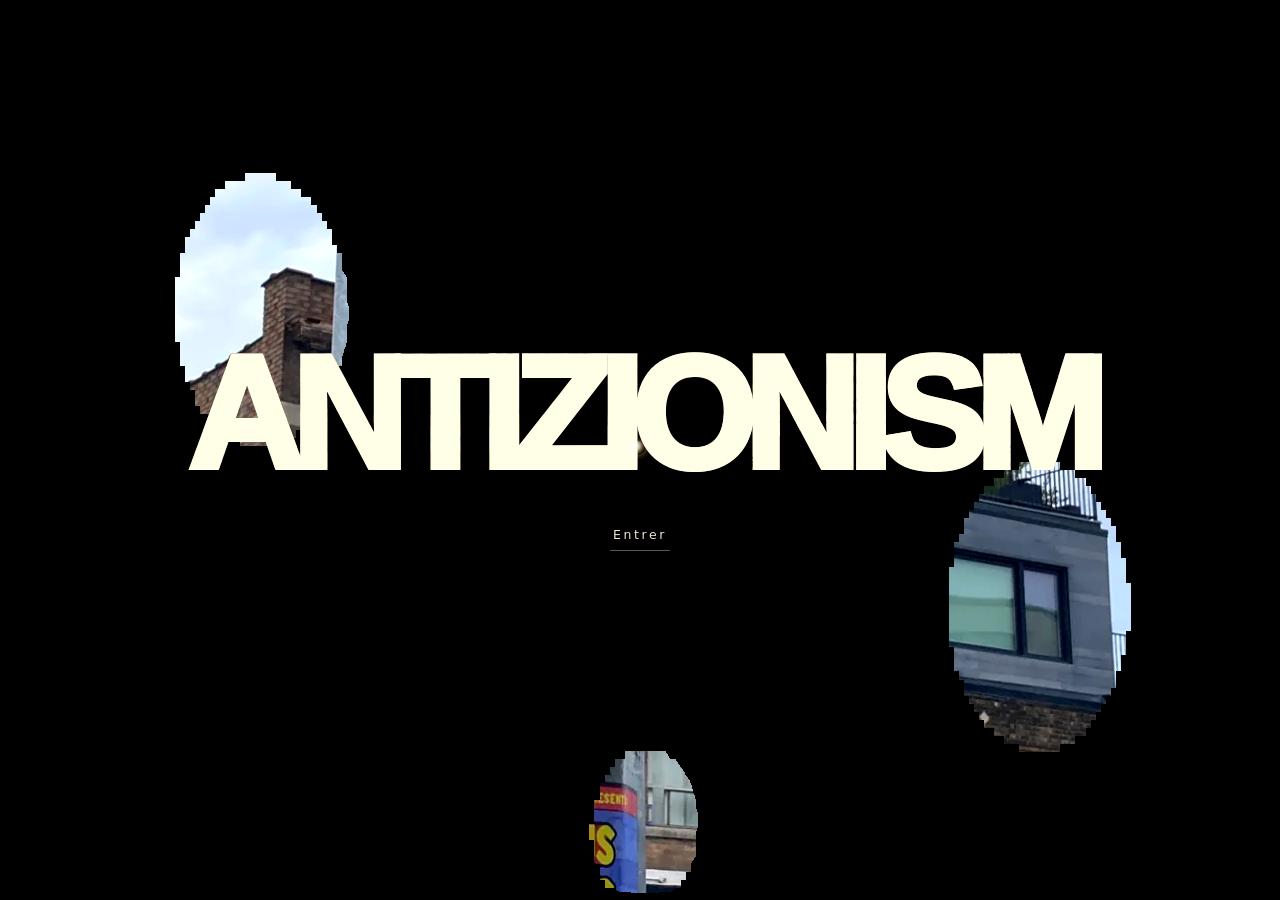
==== commit ce848fdc: "Update index.html" ====
--- a/index.html
+++ b/index.html
@@ -1 +1 @@
-<!doctype html><html lang="en"><head><meta charset="utf-8"><meta name="viewport" content="width=device-width,initial-scale=1,viewport-fit=cover"><meta name="theme-color" content="#000"><title>Antizionism</title><link rel="stylesheet" href="styles.v42.css"></head><body><main id="app" aria-label="Antizionism"><canvas id="imageCanvas" aria-hidden="true"></canvas><div id="cursorOrb" aria-hidden="true"></div><section id="filmText" aria-live="polite"><div id="textBloom"></div><div id="textInner"></div></section><canvas id="oilFallback" aria-hidden="true"></canvas><canvas id="oilCanvas" aria-hidden="true"></canvas><section id="intro"><div id="introTitle">ANTIZIONISM</div><button id="enterBtn" type="button" disabled>Entrer</button></section><section id="finalFrame" aria-hidden="true"><div id="finalTitle">ANTIZIONISM IS<br>JEW-HATRED</div><div id="encoreField" aria-hidden="true"></div><button id="encoreBtn" type="button" aria-hidden="true">Encore</button><nav id="finalControls" aria-hidden="true"><a class="pill" href="sources.html">Sources</a><button class="pill" id="musicBtn" type="button">Musique</button></nav></section></main><audio id="music" preload="auto"><source src="audio/the-sick-doll.ogg" type="audio/ogg"><source src="audio/the-sick-doll.mp3" type="audio/mpeg"></audio><script src="app.v42.js"></script></body></html>+<!doctype html><html lang="en"><head><meta charset="utf-8"><meta name="viewport" content="width=device-width,initial-scale=1,viewport-fit=cover"><meta name="theme-color" content="#000"><title>Antizionism</title><link rel="stylesheet" href="styles.v42.css"></head><body><main id="app" aria-label="Antizionism"><canvas id="imageCanvas" aria-hidden="true"></canvas><div id="cursorOrb" aria-hidden="true"></div><section id="filmText" aria-live="polite"><div id="textBloom"></div><div id="textInner"></div></section><canvas id="oilFallback" aria-hidden="true"></canvas><canvas id="oilCanvas" aria-hidden="true"></canvas><section id="intro"><div id="introTitle">ANTIZIONISM</div><button id="enterBtn" type="button" disabled>Entrer</button></section><section id="finalFrame" aria-hidden="true"><div id="finalTitle">ANTIZIONISM IS<br>JEW-HATRED</div><div id="encoreField" aria-hidden="true"></div><button id="encoreBtn" type="button" aria-hidden="true">Encore</button><nav id="finalControls" aria-hidden="true"><a class="pill" href="sources.html">Sources</a><button class="pill" id="musicBtn" type="button">Musique</button></nav></section></main><audio id="music" preload="auto"><source src="the-sick-doll.ogg" type="ogg"><source src="the-sick-doll.mp3" type="mpeg"></audio><script src="app.v42.js"></script></body></html>
--- a/styles.v42.css
+++ b/styles.v42.css
@@ -1,6 +1,6 @@
 
 :root{--cream:#efe6d1}*{box-sizing:border-box}html,body{width:100%;height:100%;margin:0;overflow:hidden;background:#000;color:var(--cream)}body{font-family:Inter,system-ui,-apple-system,"Segoe UI",Arial,sans-serif}button,a{font:inherit}#app{position:fixed;inset:0;overflow:hidden;background:#000;cursor:none;touch-action:none}#app:before{content:"";position:absolute;inset:0;z-index:4;pointer-events:none;opacity:.03;background:radial-gradient(circle at 20% 22%,rgba(255,255,255,.02),transparent 20%),radial-gradient(circle at 78% 72%,rgba(255,255,255,.012),transparent 24%);mix-blend-mode:soft-light}#imageCanvas,#oilFallback,#oilCanvas,#intro,#filmText,#finalFrame{position:absolute;inset:0;width:100%;height:100%}#imageCanvas{z-index:1}
-#cursorOrb{position:absolute;left:0;top:0;width:14px;height:14px;border-radius:50%;pointer-events:none;z-index:6;transform:translate(-50%,-50%);background:radial-gradient(circle at 35% 35%,rgba(255,255,255,.96) 0%,rgba(255,242,205,.84) 26%,rgba(246,206,122,.42) 50%,rgba(190,130,45,.10) 70%,rgba(190,130,45,0) 78%);box-shadow:0 0 5px rgba(255,220,145,.55),0 0 12px rgba(225,170,70,.18),0 0 20px rgba(185,120,35,.04);mix-blend-mode:screen;opacity:.92;will-change:transform,opacity;transition:opacity .18s ease}#filmText{z-index:4;display:none;align-items:center;justify-content:center;padding:7vh 8vw;pointer-events:none;overflow:hidden}#filmText.visible{display:flex}#oilFallback{z-index:3;pointer-events:none;display:none}#oilCanvas{z-index:3;pointer-events:none}#intro{z-index:5;display:flex;flex-direction:column;align-items:center;justify-content:center;gap:2.35rem;pointer-events:none;transition:opacity .75s ease}#introTitle{max-width:94vw;font-family:"Arial Black",Impact,Helvetica,Arial,sans-serif;font-weight:950;line-height:.82;letter-spacing:-.075em;text-align:center;color:transparent;background:url('assets/surface.webp') center/cover no-repeat;-webkit-background-clip:text;background-clip:text;filter:contrast(1.12) brightness(1.06);user-select:none;white-space:nowrap}#enterBtn{pointer-events:auto;border:0;border-bottom:1px solid rgba(239,230,209,.38);border-radius:0;background:transparent;color:var(--cream);padding:.58rem .16rem .48rem;font-size:.78rem;letter-spacing:.21em;cursor:pointer;transition:border-color .2s,transform .2s,opacity .3s}#enterBtn:hover:not(:disabled){border-color:rgba(239,230,209,.78);transform:translateY(-2px)}#enterBtn:disabled{opacity:.28;cursor:wait;animation:loadPulse 1.6s ease-in-out infinite}@keyframes loadPulse{0%,100%{opacity:.28}50%{opacity:.28}}@media(prefers-reduced-motion:reduce){#enterBtn:disabled{animation:none;opacity:.28}}body.playing #intro{opacity:0;pointer-events:none}#textBloom{position:absolute;width:min(68vw,980px);height:min(30vh,260px);border-radius:50%;background:radial-gradient(ellipse at center,rgba(0,0,0,.018) 0%,rgba(0,0,0,.003) 38%,rgba(0,0,0,.001) 62%,rgba(0,0,0,0) 80%);filter:blur(.2px);opacity:.018;pointer-events:none}#textInner{position:relative;max-width:84vw;max-height:64vh;text-align:center;color:var(--cream);text-shadow:0 1px 1px rgba(0,0,0,.05),0 0 1px rgba(0,0,0,.005);will-change:transform,opacity,filter,clip-path}#textInner.sentence{font-family:Didot,"Bodoni MT","Times New Roman",serif;font-weight:500;line-height:.9;letter-spacing:-.038em}#textInner.term{font-family:"Arial Black",Impact,Helvetica,Arial,sans-serif;font-weight:950;line-height:.82;letter-spacing:.003em}#textInner .char{display:inline-block;white-space:pre;opacity:0}#finalFrame{z-index:8;display:none;background:transparent;align-items:center;justify-content:center;text-align:center;padding:5vh 4vw;cursor:none}#finalFrame.visible{display:flex}#finalTitle{max-width:99vw;font-family:Didot,"Bodoni MT","Times New Roman",serif;line-height:.70;letter-spacing:-.082em;color:var(--cream);text-shadow:0 1px 1px rgba(0,0,0,.035),0 0 1px rgba(0,0,0,.004)}#finalControls{position:absolute;left:50%;bottom:2.1rem;transform:translateX(-50%);display:flex;gap:.55rem;opacity:0;pointer-events:none;transition:opacity .45s}#finalControls.visible{opacity:1;pointer-events:auto}.pill{appearance:none;text-decoration:none;border:1px solid rgba(239,230,209,.14);border-radius:999px;background:rgba(8,8,8,.44);color:var(--cream);padding:.52rem .82rem;font-size:.7rem;letter-spacing:.13em;cursor:pointer}.pill:hover{border-color:rgba(239,230,209,.52)}#encoreField{position:absolute;inset:0;pointer-events:none;opacity:0}#encoreField.visible{opacity:1}.encoreNode{position:absolute;width:4px;height:4px;border-radius:50%;background:rgba(239,230,209,.82);box-shadow:0 0 14px rgba(239,230,209,.62);transform:translate(-50%,-50%);opacity:0}#encoreBtn{position:absolute;left:50%;top:64%;transform:translate(-50%,-50%) scale(.86);appearance:none;border:1px solid rgba(239,230,209,.28);border-radius:999px;background:rgba(0,0,0,.72);color:var(--cream);padding:.74rem 1.28rem;font-size:.86rem;letter-spacing:.16em;cursor:pointer;opacity:0;pointer-events:none;transition:opacity .35s,transform .35s,border-color .2s}#encoreBtn.visible{opacity:1;pointer-events:auto;transform:translate(-50%,-50%) scale(1)}@media(max-width:760px){#filmText{padding:6vh 5vw}#finalControls{bottom:1.2rem}.pill{font-size:.64rem;padding:.48rem .68rem}#encoreBtn{top:67%}}
+#cursorOrb{position:absolute;left:0;top:0;width:14px;height:14px;border-radius:50%;pointer-events:none;z-index:6;transform:translate(-50%,-50%);background:radial-gradient(circle at 35% 35%,rgba(255,255,255,.96) 0%,rgba(255,242,205,.84) 26%,rgba(246,206,122,.42) 50%,rgba(190,130,45,.10) 70%,rgba(190,130,45,0) 78%);box-shadow:0 0 5px rgba(255,220,145,.55),0 0 12px rgba(225,170,70,.18),0 0 20px rgba(185,120,35,.04);mix-blend-mode:screen;opacity:.92;will-change:transform,opacity;transition:opacity .18s ease}#filmText{z-index:4;display:none;align-items:center;justify-content:center;padding:7vh 8vw;pointer-events:none;overflow:hidden}#filmText.visible{display:flex}#oilFallback{z-index:3;pointer-events:none;display:none}#oilCanvas{z-index:3;pointer-events:none}#intro{z-index:5;display:flex;flex-direction:column;align-items:center;justify-content:center;gap:2.35rem;pointer-events:none;transition:opacity .75s ease}#introTitle{max-width:94vw;font-family:"Arial Black",Impact,Helvetica,Arial,sans-serif;font-weight:950;line-height:.82;letter-spacing:-.075em;text-align:center;color:var(--cream);background:url('surface.webp') center/cover no-repeat;-webkit-background-clip:text;background-clip:text;filter:contrast(1.12) brightness(1.06);user-select:none;white-space:nowrap}#enterBtn{pointer-events:auto;border:0;border-bottom:1px solid rgba(239,230,209,.38);border-radius:0;background:transparent;color:var(--cream);padding:.58rem .16rem .48rem;font-size:.78rem;letter-spacing:.21em;cursor:pointer;transition:border-color .2s,transform .2s,opacity .3s}#enterBtn:hover:not(:disabled){border-color:rgba(239,230,209,.78);transform:translateY(-2px)}#enterBtn:disabled{opacity:.28;cursor:wait;animation:loadPulse 1.6s ease-in-out infinite}@keyframes loadPulse{0%,100%{opacity:.28}50%{opacity:.28}}@media(prefers-reduced-motion:reduce){#enterBtn:disabled{animation:none;opacity:.28}}body.playing #intro{opacity:0;pointer-events:none}#textBloom{position:absolute;width:min(68vw,980px);height:min(30vh,260px);border-radius:50%;background:radial-gradient(ellipse at center,rgba(0,0,0,.018) 0%,rgba(0,0,0,.003) 38%,rgba(0,0,0,.001) 62%,rgba(0,0,0,0) 80%);filter:blur(.2px);opacity:.018;pointer-events:none}#textInner{position:relative;max-width:84vw;max-height:64vh;text-align:center;color:var(--cream);text-shadow:0 1px 1px rgba(0,0,0,.05),0 0 1px rgba(0,0,0,.005);will-change:transform,opacity,filter,clip-path}#textInner.sentence{font-family:Didot,"Bodoni MT","Times New Roman",serif;font-weight:500;line-height:.9;letter-spacing:-.038em}#textInner.term{font-family:"Arial Black",Impact,Helvetica,Arial,sans-serif;font-weight:950;line-height:.82;letter-spacing:.003em}#textInner .char{display:inline-block;white-space:pre;opacity:0}#finalFrame{z-index:8;display:none;background:transparent;align-items:center;justify-content:center;text-align:center;padding:5vh 4vw;cursor:none}#finalFrame.visible{display:flex}#finalTitle{max-width:99vw;font-family:Didot,"Bodoni MT","Times New Roman",serif;line-height:.70;letter-spacing:-.082em;color:var(--cream);text-shadow:0 1px 1px rgba(0,0,0,.035),0 0 1px rgba(0,0,0,.004)}#finalControls{position:absolute;left:50%;bottom:2.1rem;transform:translateX(-50%);display:flex;gap:.55rem;opacity:0;pointer-events:none;transition:opacity .45s}#finalControls.visible{opacity:1;pointer-events:auto}.pill{appearance:none;text-decoration:none;border:1px solid rgba(239,230,209,.14);border-radius:999px;background:rgba(8,8,8,.44);color:var(--cream);padding:.52rem .82rem;font-size:.7rem;letter-spacing:.13em;cursor:pointer}.pill:hover{border-color:rgba(239,230,209,.52)}#encoreField{position:absolute;inset:0;pointer-events:none;opacity:0}#encoreField.visible{opacity:1}.encoreNode{position:absolute;width:4px;height:4px;border-radius:50%;background:rgba(239,230,209,.82);box-shadow:0 0 14px rgba(239,230,209,.62);transform:translate(-50%,-50%);opacity:0}#encoreBtn{position:absolute;left:50%;top:64%;transform:translate(-50%,-50%) scale(.86);appearance:none;border:1px solid rgba(239,230,209,.28);border-radius:999px;background:rgba(0,0,0,.72);color:var(--cream);padding:.74rem 1.28rem;font-size:.86rem;letter-spacing:.16em;cursor:pointer;opacity:0;pointer-events:none;transition:opacity .35s,transform .35s,border-color .2s}#encoreBtn.visible{opacity:1;pointer-events:auto;transform:translate(-50%,-50%) scale(1)}@media(max-width:760px){#filmText{padding:6vh 5vw}#finalControls{bottom:1.2rem}.pill{font-size:.64rem;padding:.48rem .68rem}#encoreBtn{top:67%}}
 body.frozen #app:before{opacity:0}
 body.frozen #imageCanvas,body.frozen #oilFallback,body.frozen #oilCanvas,body.frozen #finalTitle{animation:none!important;transition:none!important}
 body.frozen #finalFrame{background:transparent}
